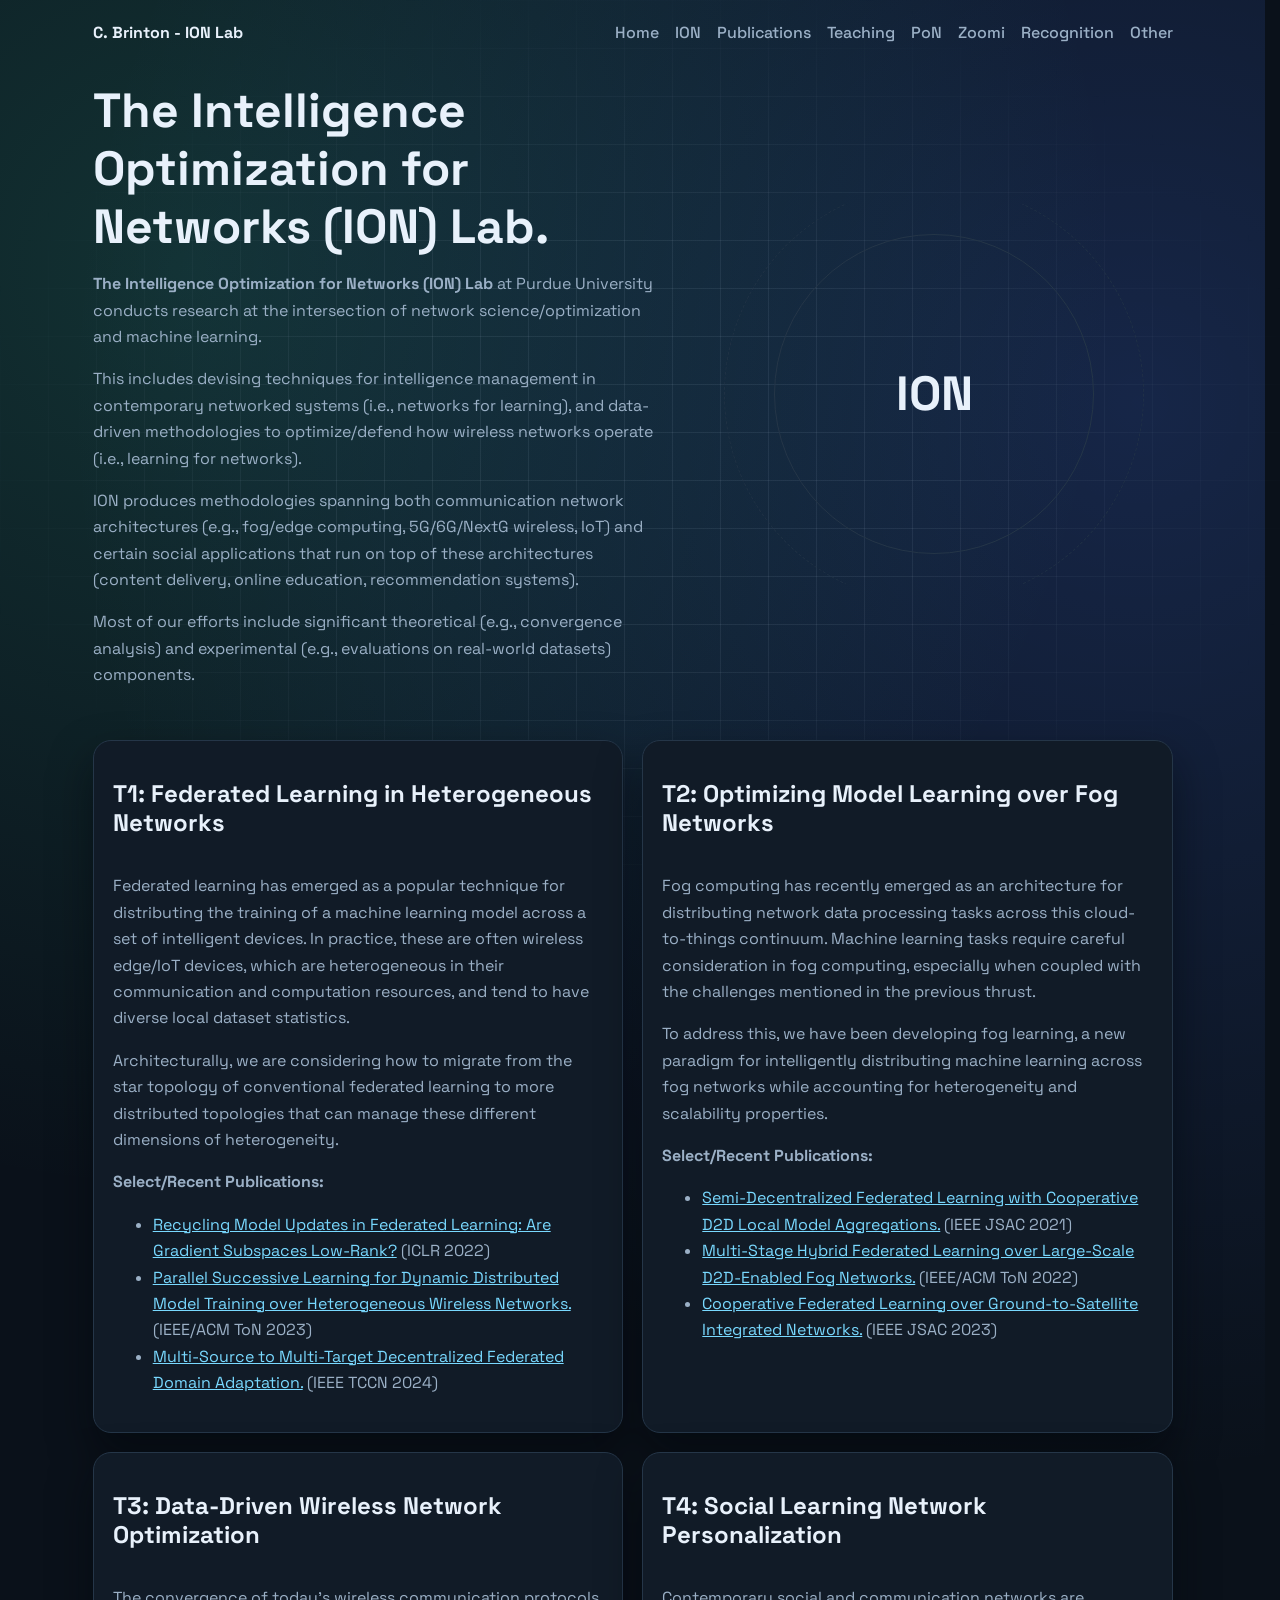
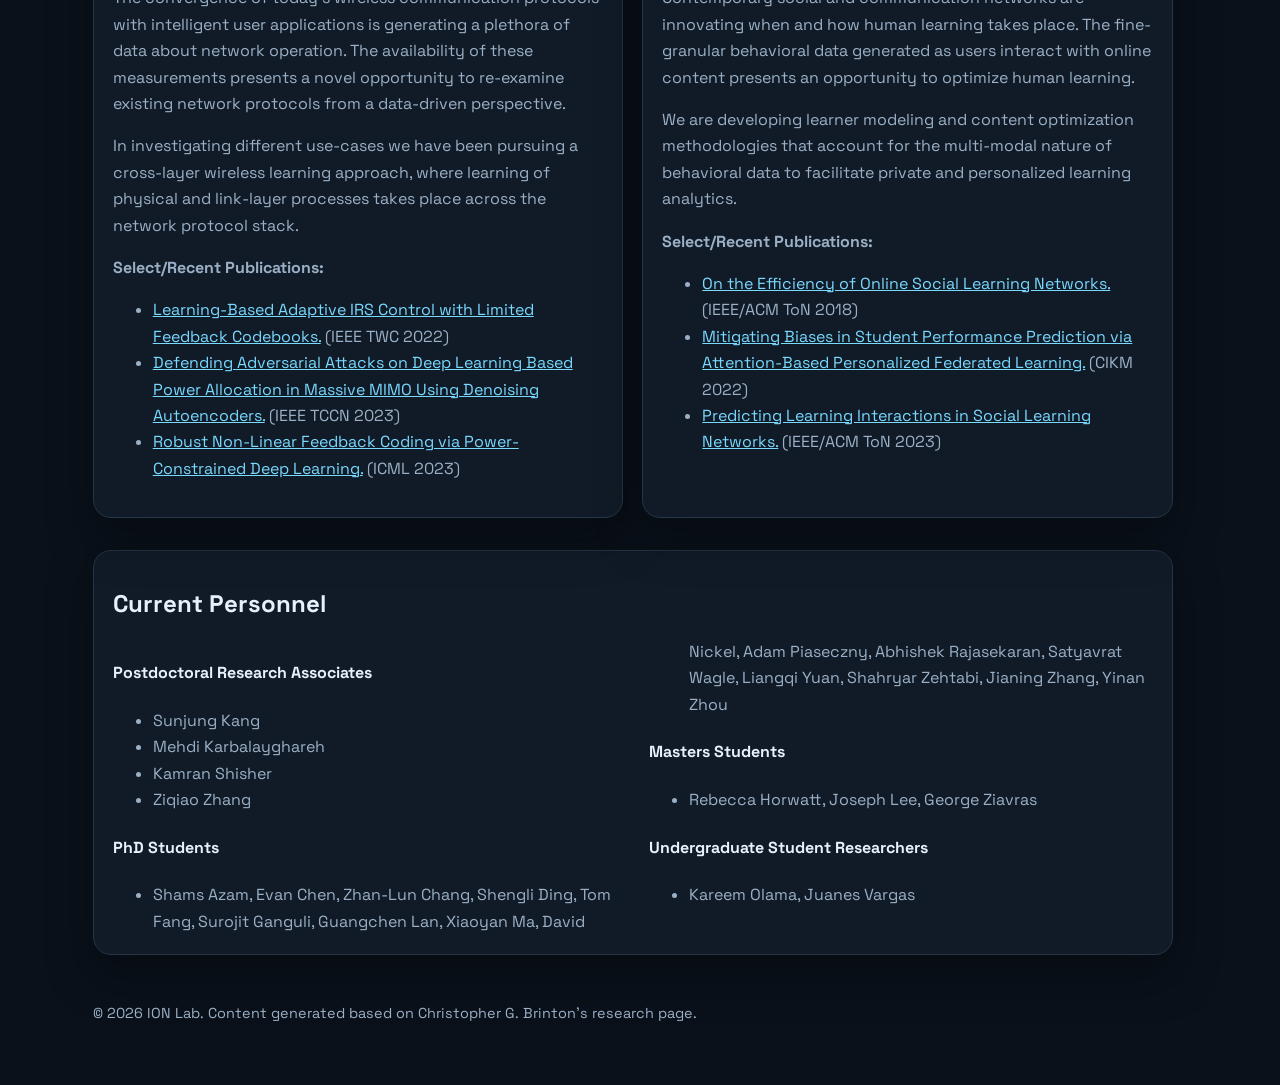
==== index.html @ 32af7615 "first commit" ====
<!DOCTYPE html>
<html lang="en">
<head>
  <meta charset="utf-8">
  <meta name="viewport" content="width=device-width, initial-scale=1">
  <title>Christopher G. Brinton, PhD - ION Lab</title>
  <link rel="preconnect" href="https://fonts.googleapis.com">
  <link rel="preconnect" href="https://fonts.gstatic.com" crossorigin>
  <link href="https://fonts.googleapis.com/css2?family=Space+Grotesk:wght@400;500;700&family=IBM+Plex+Mono:wght@400;500&display=swap" rel="stylesheet">
  <link rel="stylesheet" href="./css/main.css">
</head>
<body>
  <div class="bg-grid" aria-hidden="true"></div>
  <header class="site-header container">
    <a href="#" class="brand">
      <span class="brand-text"><strong>C. Brinton - ION Lab</strong></span>
    </a>
    <nav aria-label="Main navigation">
      <ul class="nav-list">
        <li><a href="https://www.cbrinton.net/index.html">Home</a></li>
        <li><a href="https://www.cbrinton.net/research.html">ION</a></li>
        <li><a href="https://www.cbrinton.net/pubs.html">Publications</a></li>
        <li><a href="https://www.cbrinton.net/teaching.html">Teaching</a></li>
        <li><a href="https://www.cbrinton.net/book.html">PoN</a></li>
        <li><a href="https://www.cbrinton.net/zoomi.html">Zoomi</a></li>
        <li><a href="https://www.cbrinton.net/awards.html">Recognition</a></li>
        <li><a href="https://www.cbrinton.net/interests.html">Other</a></li>
      </ul>
    </nav>
  </header>
  <main class="container">
    <section class="hero">
      <div class="hero-copy">
        <h1>The Intelligence Optimization for Networks (ION) Lab.</h1>
        <div class="prose">
          <p><strong>The Intelligence Optimization for Networks (ION) Lab</strong> at Purdue University conducts research at the intersection of network science/optimization and machine learning.</p>
          <p>This includes devising techniques for intelligence management in contemporary networked systems (i.e., networks for learning), and data-driven methodologies to optimize/defend how wireless networks operate (i.e., learning for networks).</p>
          <p>ION produces methodologies spanning both communication network architectures (e.g., fog/edge computing, 5G/6G/NextG wireless, IoT) and certain social applications that run on top of these architectures (content delivery, online education, recommendation systems).</p>
          <p>Most of our efforts include significant theoretical (e.g., convergence analysis) and experimental (e.g., evaluations on real-world datasets) components.</p>
        </div>
      </div>
      <div class="hero-art" aria-hidden="true">
        <div class="orbit orbit-a"></div>
        <div class="orbit orbit-b"></div>
        <div class="logo-shell">
          <div style="font-size: 3rem; font-weight: bold; font-family: 'Space Grotesk', sans-serif;">ION</div>
        </div>
      </div>
    </section>

    <section class="section-grid">
      <article class="panel">
        <div class="panel-head"><h2>T1: Federated Learning in Heterogeneous Networks</h2></div>
        <div class="prose">
          <p>Federated learning has emerged as a popular technique for distributing the training of a machine learning model across a set of intelligent devices. In practice, these are often wireless edge/IoT devices, which are heterogeneous in their communication and computation resources, and tend to have diverse local dataset statistics.</p>
          <p>Architecturally, we are considering how to migrate from the star topology of conventional federated learning to more distributed topologies that can manage these different dimensions of heterogeneity.</p>
          <p><strong>Select/Recent Publications:</strong></p>
          <ul>
            <li><a href="https://arxiv.org/abs/2202.00280">Recycling Model Updates in Federated Learning: Are Gradient Subspaces Low-Rank?</a> (ICLR 2022)</li>
            <li><a href="https://arxiv.org/abs/2202.02947">Parallel Successive Learning for Dynamic Distributed Model Training over Heterogeneous Wireless Networks.</a> (IEEE/ACM ToN 2023)</li>
            <li><a href="https://arxiv.org/abs/2304.12422">Multi-Source to Multi-Target Decentralized Federated Domain Adaptation.</a> (IEEE TCCN 2024)</li>
          </ul>
        </div>
      </article>

      <article class="panel">
        <div class="panel-head"><h2>T2: Optimizing Model Learning over Fog Networks</h2></div>
        <div class="prose">
          <p>Fog computing has recently emerged as an architecture for distributing network data processing tasks across this cloud-to-things continuum. Machine learning tasks require careful consideration in fog computing, especially when coupled with the challenges mentioned in the previous thrust.</p>
          <p>To address this, we have been developing fog learning, a new paradigm for intelligently distributing machine learning across fog networks while accounting for heterogeneity and scalability properties.</p>
          <p><strong>Select/Recent Publications:</strong></p>
          <ul>
            <li><a href="https://arxiv.org/abs/2103.10481">Semi-Decentralized Federated Learning with Cooperative D2D Local Model Aggregations.</a> (IEEE JSAC 2021)</li>
            <li><a href="https://arxiv.org/abs/2007.09511">Multi-Stage Hybrid Federated Learning over Large-Scale D2D-Enabled Fog Networks.</a> (IEEE/ACM ToN 2022)</li>
            <li><a href="https://arxiv.org/abs/2304.12422">Cooperative Federated Learning over Ground-to-Satellite Integrated Networks.</a> (IEEE JSAC 2023)</li>
          </ul>
        </div>
      </article>

      <article class="panel">
        <div class="panel-head"><h2>T3: Data-Driven Wireless Network Optimization</h2></div>
        <div class="prose">
          <p>The convergence of today's wireless communication protocols with intelligent user applications is generating a plethora of data about network operation. The availability of these measurements presents a novel opportunity to re-examine existing network protocols from a data-driven perspective.</p>
          <p>In investigating different use-cases we have been pursuing a cross-layer wireless learning approach, where learning of physical and link-layer processes takes place across the network protocol stack.</p>
          <p><strong>Select/Recent Publications:</strong></p>
          <ul>
            <li><a href="https://arxiv.org/abs/2112.01874">Learning-Based Adaptive IRS Control with Limited Feedback Codebooks.</a> (IEEE TWC 2022)</li>
            <li><a href="https://arxiv.org/abs/2211.15365">Defending Adversarial Attacks on Deep Learning Based Power Allocation in Massive MIMO Using Denoising Autoencoders.</a> (IEEE TCCN 2023)</li>
            <li><a href="https://arxiv.org/abs/2304.13178">Robust Non-Linear Feedback Coding via Power-Constrained Deep Learning.</a> (ICML 2023)</li>
          </ul>
        </div>
      </article>

      <article class="panel">
        <div class="panel-head"><h2>T4: Social Learning Network Personalization</h2></div>
        <div class="prose">
          <p>Contemporary social and communication networks are innovating when and how human learning takes place. The fine-granular behavioral data generated as users interact with online content presents an opportunity to optimize human learning.</p>
          <p>We are developing learner modeling and content optimization methodologies that account for the multi-modal nature of behavioral data to facilitate private and personalized learning analytics.</p>
          <p><strong>Select/Recent Publications:</strong></p>
          <ul>
            <li><a href="https://www.cbrinton.net/SLNOpt_TON.pdf">On the Efficiency of Online Social Learning Networks.</a> (IEEE/ACM ToN 2018)</li>
            <li><a href="https://arxiv.org/abs/2208.01182">Mitigating Biases in Student Performance Prediction via Attention-Based Personalized Federated Learning.</a> (CIKM 2022)</li>
            <li><a href="https://arxiv.org/abs/2301.01606">Predicting Learning Interactions in Social Learning Networks.</a> (IEEE/ACM ToN 2023)</li>
          </ul>
        </div>
      </article>
    </section>

    <section class="panel" style="margin-top: 2rem;">
      <div class="panel-head"><h2>Current Personnel</h2></div>
      <div class="prose" style="column-count: 2; column-gap: 2rem;">
        <h4>Postdoctoral Research Associates</h4>
        <ul>
          <li>Sunjung Kang</li>
          <li>Mehdi Karbalayghareh</li>
          <li>Kamran Shisher</li>
          <li>Ziqiao Zhang</li>
        </ul>
        <h4>PhD Students</h4>
        <ul>
          <li>Shams Azam, Evan Chen, Zhan-Lun Chang, Shengli Ding, Tom Fang, Surojit Ganguli, Guangchen Lan, Xiaoyan Ma, David Nickel, Adam Piaseczny, Abhishek Rajasekaran, Satyavrat Wagle, Liangqi Yuan, Shahryar Zehtabi, Jianing Zhang, Yinan Zhou</li>
        </ul>
        <h4>Masters Students</h4>
        <ul>
          <li>Rebecca Horwatt, Joseph Lee, George Ziavras</li>
        </ul>
        <h4>Undergraduate Student Researchers</h4>
        <ul>
          <li>Kareem Olama, Juanes Vargas</li>
        </ul>
      </div>
    </section>

  </main>
  <footer class="site-footer container">
    <p>&copy; 2026 ION Lab. Content generated based on Christopher G. Brinton's research page.</p>
  </footer>
</body>
</html>
---- css/main.css ----
:root{--bg:#0a111a;--panel:#111b27;--ink:#e8f1fb;--muted:#9bb0c6;--accent:#39c7a5;--link:#79d9ff;--accent-soft:#17332e;--line:#253648;--shadow:0 20px 42px rgba(3, 7, 12, 0.5)}*{box-sizing:border-box}html{scrollbar-gutter:stable}body{margin:0;font-family:space grotesk,segoe ui,sans-serif;color:var(--ink);background:radial-gradient(circle at 15% 10%,rgba(56,199,165,.18) 0%,transparent 35%),radial-gradient(circle at 90% 15%,rgba(71,122,255,.2) 0%,transparent 42%),var(--bg);line-height:1.65}.bg-grid{position:fixed;inset:0;z-index:-1;background-image:linear-gradient(to right,rgba(155,176,198,.11) 1px,transparent 1px),linear-gradient(to bottom,rgba(155,176,198,.11) 1px,transparent 1px);background-size:48px 48px;mask-image:radial-gradient(ellipse at center,black 32%,transparent 76%)}.container{width:min(1080px,92vw);margin:0 auto}.site-header{padding:1.25rem 0;display:flex;justify-content:space-between;align-items:center;gap:1rem}.brand{display:flex;align-items:center;gap:.75rem;text-decoration:none;color:inherit}.brand-logo{width:44px;height:44px;border-radius:50%;object-fit:cover;box-shadow:0 0 0 1px var(--line)}.brand-text{display:flex;flex-direction:column;line-height:1.1}.brand-text small{color:var(--muted);font-size:.76rem}.nav-list{margin:0;padding:0;list-style:none;display:flex;gap:1rem}.nav-list a{text-decoration:none;color:var(--muted);font-weight:500}.nav-list a.active,.nav-list a:hover{color:var(--ink)}.hero{margin-top:1rem;display:grid;grid-template-columns:1.2fr 1fr;gap:2rem;align-items:center}.eyebrow{font-family:ibm plex mono,monospace;text-transform:uppercase;letter-spacing:.12em;color:var(--accent);font-size:.78rem}h1,h2{line-height:1.2}h1{font-size:clamp(1.9rem,5vw,3rem);margin:0 0 1rem}.prose p,.prose li{color:var(--muted)}.prose li::marker{color:var(--muted)}.prose a,.prose a:visited{color:var(--link)}.prose a:hover{color:var(--accent)}.hero-art{position:relative;min-height:380px;display:grid;place-items:center;overflow:hidden}.logo-shell{width:min(96%,390px);height:auto;display:grid;place-items:center;z-index:3;animation:rise .8s ease-out}.logo-shell img{width:100%;height:auto}.orbit{position:absolute;border-radius:999px;border:1px solid var(--line)}.orbit-a{width:320px;height:320px;animation:spin 18s linear infinite}.orbit-b{width:420px;height:420px;border-style:dashed;opacity:.7;animation:spin-reverse 24s linear infinite}.section-grid,.card-grid{display:grid;gap:1.2rem;margin-top:2.2rem}.section-grid{grid-template-columns:repeat(2,minmax(0,1fr))}.featured-research{margin-top:2.2rem}.featured-research-copy{margin:.3rem 0 1rem;color:var(--muted)}.video-embed{position:relative;width:100%;padding-top:56.25%;border-radius:14px;overflow:hidden;border:1px solid var(--line);box-shadow:var(--shadow)}.video-embed iframe{position:absolute;top:0;left:0;width:100%;height:100%;border:0}.panel,.post-card,.single-wrap,.author-card{background:var(--panel);border:1px solid var(--line);border-radius:18px;box-shadow:var(--shadow)}.panel,.post-card,.single-wrap{padding:1.2rem}.panel-head{display:flex;justify-content:space-between;align-items:baseline}.panel-head a,.read-more{color:var(--link);text-decoration:none;font-weight:600}.compact-list{list-style:none;padding:0;margin:1rem 0 0;display:grid;gap:.8rem}.compact-list li{display:flex;flex-direction:column;gap:.2rem}.compact-list a{color:var(--link);text-decoration:none}.compact-list a:visited,.panel-head a:visited,.read-more:visited,.post-card a:visited{color:var(--link)}.compact-list a:hover,.post-card a:hover,.panel-head a:hover,.read-more:hover{color:var(--accent)}.compact-list small,.meta{color:var(--muted);font-family:ibm plex mono,monospace;font-size:.8rem}.page-head{margin:1.2rem 0}.collaborator-note{margin-top:3rem}.post-card h2{margin:.25rem 0}.people-photo{width:100%;max-width:220px;border-radius:12px;border:1px solid var(--line);margin-bottom:.8rem}.people-links{margin:.8rem 0 0;padding-left:1.2rem}.post-card a{color:var(--link)}.single-wrap{margin-top:1.5rem}.single-content{margin-bottom:1rem}.single-content img{width:min(760px,100%);height:auto;border-radius:14px;border:1px solid var(--line);box-shadow:var(--shadow)}.single-content a,.single-content a:visited{color:var(--link)}.single-content a:hover{color:var(--accent)}.author-card{padding:.7rem .8rem;border-left:4px solid var(--accent)}.author-label,.author-role{margin:0;font-size:.72rem;color:var(--muted)}.author-name{margin:.05rem 0;font-weight:700;font-size:.86rem}.author-bio{margin:.2rem 0 0;font-size:.74rem;line-height:1.45}.author-entry+.author-entry{margin-top:.55rem;padding-top:.55rem;border-top:1px solid var(--line)}.site-footer{padding:2rem 0 2.8rem;color:var(--muted);font-size:.9rem}@keyframes spin{from{transform:rotate(0)}to{transform:rotate(360deg)}}@keyframes spin-reverse{from{transform:rotate(360deg)}to{transform:rotate(0)}}@keyframes rise{from{opacity:0;transform:translateY(12px)scale(.97)}to{opacity:1;transform:translateY(0)scale(1)}}@media(max-width:900px){.hero,.section-grid{grid-template-columns:1fr}.hero-art{min-height:320px}.orbit-a{width:min(320px,82vw);height:min(320px,82vw)}.orbit-b{width:min(420px,96vw);height:min(420px,96vw)}.nav-list{flex-wrap:wrap;justify-content:flex-end}}@media(max-width:620px){.site-header{flex-direction:column;align-items:flex-start}.nav-list{justify-content:flex-start;gap:.8rem}}
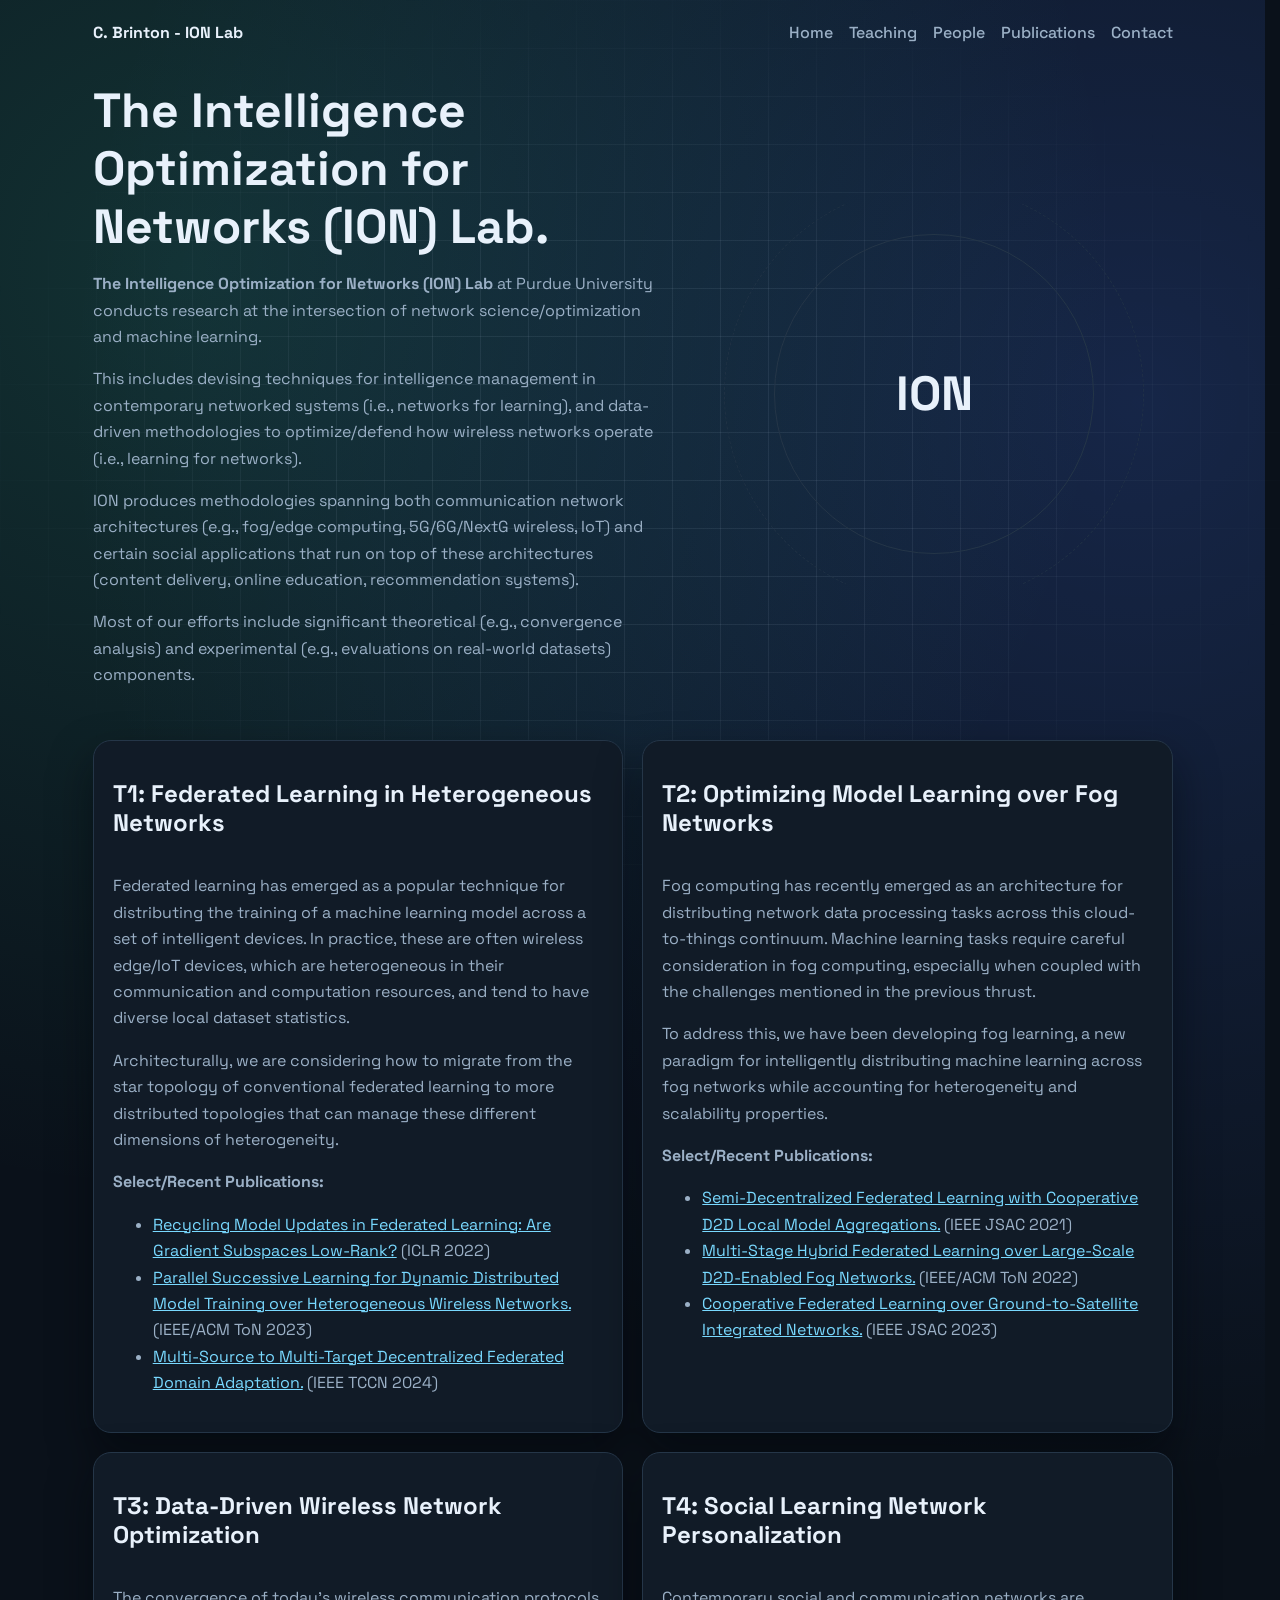
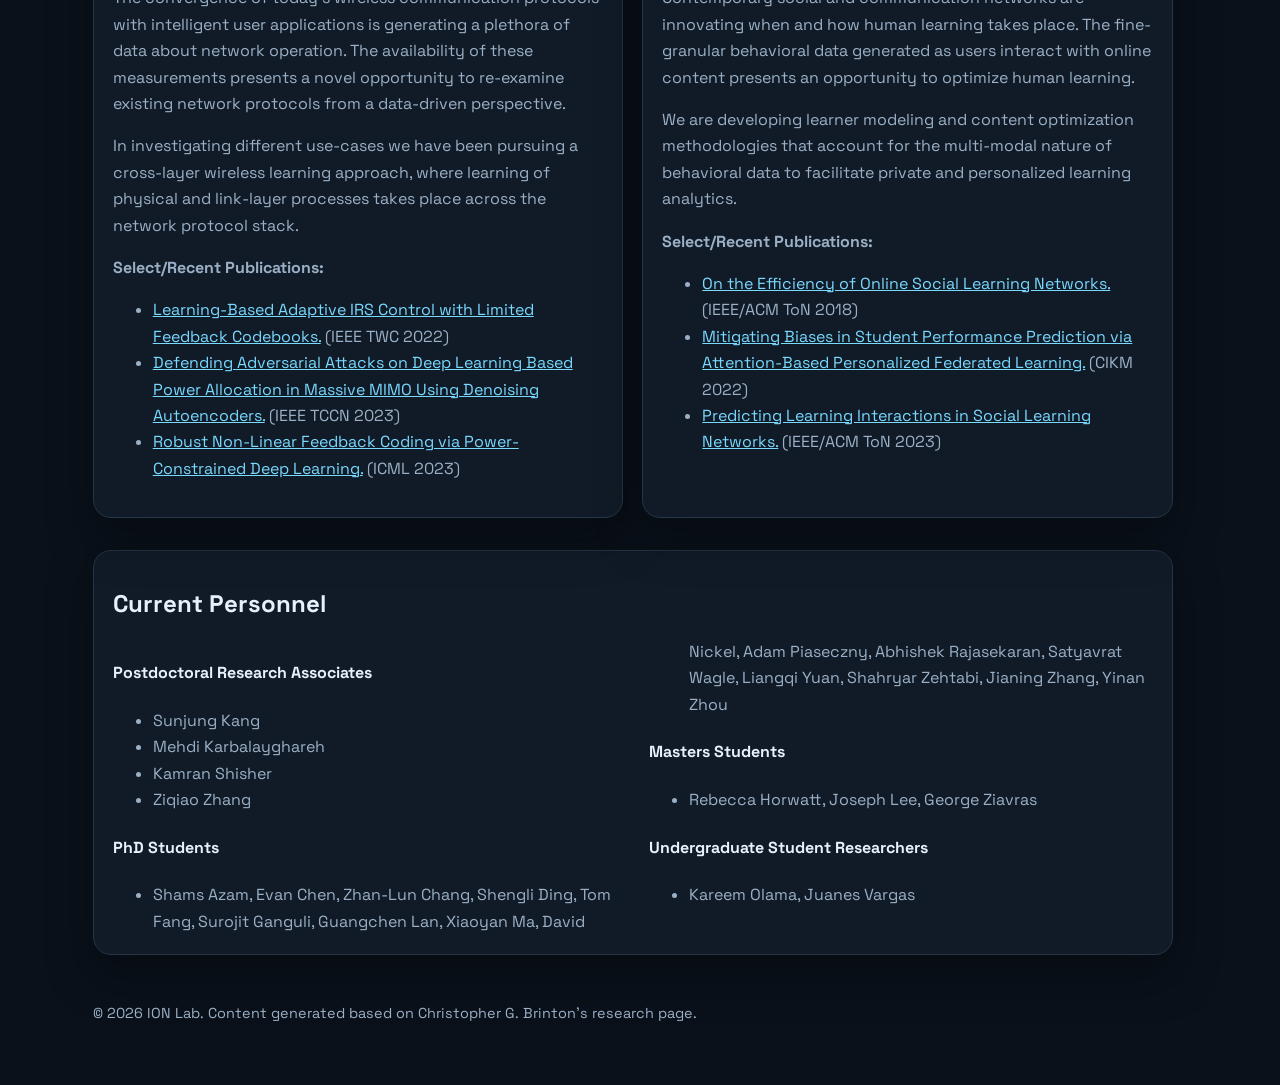
==== commit ab4466b3: "update" ====
--- a/index.html
+++ b/index.html
@@ -1,139 +1,192 @@
 <!DOCTYPE html>
 <html lang="en">
+
 <head>
-  <meta charset="utf-8">
-  <meta name="viewport" content="width=device-width, initial-scale=1">
-  <title>Christopher G. Brinton, PhD - ION Lab</title>
-  <link rel="preconnect" href="https://fonts.googleapis.com">
-  <link rel="preconnect" href="https://fonts.gstatic.com" crossorigin>
-  <link href="https://fonts.googleapis.com/css2?family=Space+Grotesk:wght@400;500;700&family=IBM+Plex+Mono:wght@400;500&display=swap" rel="stylesheet">
-  <link rel="stylesheet" href="./css/main.css">
+    <meta charset="utf-8">
+    <meta name="viewport" content="width=device-width, initial-scale=1">
+    <title>Christopher G. Brinton, PhD - ION Lab</title>
+    <link rel="preconnect" href="https://fonts.googleapis.com">
+    <link rel="preconnect" href="https://fonts.gstatic.com" crossorigin>
+    <link
+        href="https://fonts.googleapis.com/css2?family=Space+Grotesk:wght@400;500;700&family=IBM+Plex+Mono:wght@400;500&display=swap"
+        rel="stylesheet">
+    <link rel="stylesheet" href="./css/main.css">
 </head>
+
 <body>
-  <div class="bg-grid" aria-hidden="true"></div>
-  <header class="site-header container">
-    <a href="#" class="brand">
-      <span class="brand-text"><strong>C. Brinton - ION Lab</strong></span>
-    </a>
-    <nav aria-label="Main navigation">
-      <ul class="nav-list">
-        <li><a href="https://www.cbrinton.net/index.html">Home</a></li>
-        <li><a href="https://www.cbrinton.net/research.html">ION</a></li>
-        <li><a href="https://www.cbrinton.net/pubs.html">Publications</a></li>
-        <li><a href="https://www.cbrinton.net/teaching.html">Teaching</a></li>
-        <li><a href="https://www.cbrinton.net/book.html">PoN</a></li>
-        <li><a href="https://www.cbrinton.net/zoomi.html">Zoomi</a></li>
-        <li><a href="https://www.cbrinton.net/awards.html">Recognition</a></li>
-        <li><a href="https://www.cbrinton.net/interests.html">Other</a></li>
-      </ul>
-    </nav>
-  </header>
-  <main class="container">
-    <section class="hero">
-      <div class="hero-copy">
-        <h1>The Intelligence Optimization for Networks (ION) Lab.</h1>
-        <div class="prose">
-          <p><strong>The Intelligence Optimization for Networks (ION) Lab</strong> at Purdue University conducts research at the intersection of network science/optimization and machine learning.</p>
-          <p>This includes devising techniques for intelligence management in contemporary networked systems (i.e., networks for learning), and data-driven methodologies to optimize/defend how wireless networks operate (i.e., learning for networks).</p>
-          <p>ION produces methodologies spanning both communication network architectures (e.g., fog/edge computing, 5G/6G/NextG wireless, IoT) and certain social applications that run on top of these architectures (content delivery, online education, recommendation systems).</p>
-          <p>Most of our efforts include significant theoretical (e.g., convergence analysis) and experimental (e.g., evaluations on real-world datasets) components.</p>
-        </div>
-      </div>
-      <div class="hero-art" aria-hidden="true">
-        <div class="orbit orbit-a"></div>
-        <div class="orbit orbit-b"></div>
-        <div class="logo-shell">
-          <div style="font-size: 3rem; font-weight: bold; font-family: 'Space Grotesk', sans-serif;">ION</div>
-        </div>
-      </div>
-    </section>
+    <div class="bg-grid" aria-hidden="true"></div>
+    <header class="site-header container">
+        <a href="#" class="brand">
+            <span class="brand-text"><strong>C. Brinton - ION Lab</strong></span>
+        </a>
+        <nav aria-label="Main navigation">
+            <ul class="nav-list">
+                <li><a href="index.html">Home</a></li>
+                <li><a href="teaching.html">Teaching</a></li>
+                <li><a href="people.html">People</a></li>
+                <li><a href="publications.html">Publications</a></li>
+                <li><a href="contact.html">Contact</a></li>
+            </ul>
+        </nav>
+    </header>
+    <main class="container">
+        <section class="hero">
+            <div class="hero-copy">
+                <h1>The Intelligence Optimization for Networks (ION) Lab.</h1>
+                <div class="prose">
+                    <p><strong>The Intelligence Optimization for Networks (ION) Lab</strong> at Purdue University
+                        conducts research at the intersection of network science/optimization and machine learning.</p>
+                    <p>This includes devising techniques for intelligence management in contemporary networked systems
+                        (i.e., networks for learning), and data-driven methodologies to optimize/defend how wireless
+                        networks operate (i.e., learning for networks).</p>
+                    <p>ION produces methodologies spanning both communication network architectures (e.g., fog/edge
+                        computing, 5G/6G/NextG wireless, IoT) and certain social applications that run on top of these
+                        architectures (content delivery, online education, recommendation systems).</p>
+                    <p>Most of our efforts include significant theoretical (e.g., convergence analysis) and experimental
+                        (e.g., evaluations on real-world datasets) components.</p>
+                </div>
+            </div>
+            <div class="hero-art" aria-hidden="true">
+                <div class="orbit orbit-a"></div>
+                <div class="orbit orbit-b"></div>
+                <div class="logo-shell">
+                    <div style="font-size: 3rem; font-weight: bold; font-family: 'Space Grotesk', sans-serif;">ION</div>
+                </div>
+            </div>
+        </section>
 
-    <section class="section-grid">
-      <article class="panel">
-        <div class="panel-head"><h2>T1: Federated Learning in Heterogeneous Networks</h2></div>
-        <div class="prose">
-          <p>Federated learning has emerged as a popular technique for distributing the training of a machine learning model across a set of intelligent devices. In practice, these are often wireless edge/IoT devices, which are heterogeneous in their communication and computation resources, and tend to have diverse local dataset statistics.</p>
-          <p>Architecturally, we are considering how to migrate from the star topology of conventional federated learning to more distributed topologies that can manage these different dimensions of heterogeneity.</p>
-          <p><strong>Select/Recent Publications:</strong></p>
-          <ul>
-            <li><a href="https://arxiv.org/abs/2202.00280">Recycling Model Updates in Federated Learning: Are Gradient Subspaces Low-Rank?</a> (ICLR 2022)</li>
-            <li><a href="https://arxiv.org/abs/2202.02947">Parallel Successive Learning for Dynamic Distributed Model Training over Heterogeneous Wireless Networks.</a> (IEEE/ACM ToN 2023)</li>
-            <li><a href="https://arxiv.org/abs/2304.12422">Multi-Source to Multi-Target Decentralized Federated Domain Adaptation.</a> (IEEE TCCN 2024)</li>
-          </ul>
-        </div>
-      </article>
+        <section class="section-grid">
+            <article class="panel">
+                <div class="panel-head">
+                    <h2>T1: Federated Learning in Heterogeneous Networks</h2>
+                </div>
+                <div class="prose">
+                    <p>Federated learning has emerged as a popular technique for distributing the training of a machine
+                        learning model across a set of intelligent devices. In practice, these are often wireless
+                        edge/IoT devices, which are heterogeneous in their communication and computation resources, and
+                        tend to have diverse local dataset statistics.</p>
+                    <p>Architecturally, we are considering how to migrate from the star topology of conventional
+                        federated learning to more distributed topologies that can manage these different dimensions of
+                        heterogeneity.</p>
+                    <p><strong>Select/Recent Publications:</strong></p>
+                    <ul>
+                        <li><a href="https://arxiv.org/abs/2202.00280">Recycling Model Updates in Federated Learning:
+                                Are Gradient Subspaces Low-Rank?</a> (ICLR 2022)</li>
+                        <li><a href="https://arxiv.org/abs/2202.02947">Parallel Successive Learning for Dynamic
+                                Distributed Model Training over Heterogeneous Wireless Networks.</a> (IEEE/ACM ToN 2023)
+                        </li>
+                        <li><a href="https://arxiv.org/abs/2304.12422">Multi-Source to Multi-Target Decentralized
+                                Federated Domain Adaptation.</a> (IEEE TCCN 2024)</li>
+                    </ul>
+                </div>
+            </article>
 
-      <article class="panel">
-        <div class="panel-head"><h2>T2: Optimizing Model Learning over Fog Networks</h2></div>
-        <div class="prose">
-          <p>Fog computing has recently emerged as an architecture for distributing network data processing tasks across this cloud-to-things continuum. Machine learning tasks require careful consideration in fog computing, especially when coupled with the challenges mentioned in the previous thrust.</p>
-          <p>To address this, we have been developing fog learning, a new paradigm for intelligently distributing machine learning across fog networks while accounting for heterogeneity and scalability properties.</p>
-          <p><strong>Select/Recent Publications:</strong></p>
-          <ul>
-            <li><a href="https://arxiv.org/abs/2103.10481">Semi-Decentralized Federated Learning with Cooperative D2D Local Model Aggregations.</a> (IEEE JSAC 2021)</li>
-            <li><a href="https://arxiv.org/abs/2007.09511">Multi-Stage Hybrid Federated Learning over Large-Scale D2D-Enabled Fog Networks.</a> (IEEE/ACM ToN 2022)</li>
-            <li><a href="https://arxiv.org/abs/2304.12422">Cooperative Federated Learning over Ground-to-Satellite Integrated Networks.</a> (IEEE JSAC 2023)</li>
-          </ul>
-        </div>
-      </article>
+            <article class="panel">
+                <div class="panel-head">
+                    <h2>T2: Optimizing Model Learning over Fog Networks</h2>
+                </div>
+                <div class="prose">
+                    <p>Fog computing has recently emerged as an architecture for distributing network data processing
+                        tasks across this cloud-to-things continuum. Machine learning tasks require careful
+                        consideration in fog computing, especially when coupled with the challenges mentioned in the
+                        previous thrust.</p>
+                    <p>To address this, we have been developing fog learning, a new paradigm for intelligently
+                        distributing machine learning across fog networks while accounting for heterogeneity and
+                        scalability properties.</p>
+                    <p><strong>Select/Recent Publications:</strong></p>
+                    <ul>
+                        <li><a href="https://arxiv.org/abs/2103.10481">Semi-Decentralized Federated Learning with
+                                Cooperative D2D Local Model Aggregations.</a> (IEEE JSAC 2021)</li>
+                        <li><a href="https://arxiv.org/abs/2007.09511">Multi-Stage Hybrid Federated Learning over
+                                Large-Scale D2D-Enabled Fog Networks.</a> (IEEE/ACM ToN 2022)</li>
+                        <li><a href="https://arxiv.org/abs/2304.12422">Cooperative Federated Learning over
+                                Ground-to-Satellite Integrated Networks.</a> (IEEE JSAC 2023)</li>
+                    </ul>
+                </div>
+            </article>
 
-      <article class="panel">
-        <div class="panel-head"><h2>T3: Data-Driven Wireless Network Optimization</h2></div>
-        <div class="prose">
-          <p>The convergence of today's wireless communication protocols with intelligent user applications is generating a plethora of data about network operation. The availability of these measurements presents a novel opportunity to re-examine existing network protocols from a data-driven perspective.</p>
-          <p>In investigating different use-cases we have been pursuing a cross-layer wireless learning approach, where learning of physical and link-layer processes takes place across the network protocol stack.</p>
-          <p><strong>Select/Recent Publications:</strong></p>
-          <ul>
-            <li><a href="https://arxiv.org/abs/2112.01874">Learning-Based Adaptive IRS Control with Limited Feedback Codebooks.</a> (IEEE TWC 2022)</li>
-            <li><a href="https://arxiv.org/abs/2211.15365">Defending Adversarial Attacks on Deep Learning Based Power Allocation in Massive MIMO Using Denoising Autoencoders.</a> (IEEE TCCN 2023)</li>
-            <li><a href="https://arxiv.org/abs/2304.13178">Robust Non-Linear Feedback Coding via Power-Constrained Deep Learning.</a> (ICML 2023)</li>
-          </ul>
-        </div>
-      </article>
+            <article class="panel">
+                <div class="panel-head">
+                    <h2>T3: Data-Driven Wireless Network Optimization</h2>
+                </div>
+                <div class="prose">
+                    <p>The convergence of today's wireless communication protocols with intelligent user applications is
+                        generating a plethora of data about network operation. The availability of these measurements
+                        presents a novel opportunity to re-examine existing network protocols from a data-driven
+                        perspective.</p>
+                    <p>In investigating different use-cases we have been pursuing a cross-layer wireless learning
+                        approach, where learning of physical and link-layer processes takes place across the network
+                        protocol stack.</p>
+                    <p><strong>Select/Recent Publications:</strong></p>
+                    <ul>
+                        <li><a href="https://arxiv.org/abs/2112.01874">Learning-Based Adaptive IRS Control with Limited
+                                Feedback Codebooks.</a> (IEEE TWC 2022)</li>
+                        <li><a href="https://arxiv.org/abs/2211.15365">Defending Adversarial Attacks on Deep Learning
+                                Based Power Allocation in Massive MIMO Using Denoising Autoencoders.</a> (IEEE TCCN
+                            2023)</li>
+                        <li><a href="https://arxiv.org/abs/2304.13178">Robust Non-Linear Feedback Coding via
+                                Power-Constrained Deep Learning.</a> (ICML 2023)</li>
+                    </ul>
+                </div>
+            </article>
 
-      <article class="panel">
-        <div class="panel-head"><h2>T4: Social Learning Network Personalization</h2></div>
-        <div class="prose">
-          <p>Contemporary social and communication networks are innovating when and how human learning takes place. The fine-granular behavioral data generated as users interact with online content presents an opportunity to optimize human learning.</p>
-          <p>We are developing learner modeling and content optimization methodologies that account for the multi-modal nature of behavioral data to facilitate private and personalized learning analytics.</p>
-          <p><strong>Select/Recent Publications:</strong></p>
-          <ul>
-            <li><a href="https://www.cbrinton.net/SLNOpt_TON.pdf">On the Efficiency of Online Social Learning Networks.</a> (IEEE/ACM ToN 2018)</li>
-            <li><a href="https://arxiv.org/abs/2208.01182">Mitigating Biases in Student Performance Prediction via Attention-Based Personalized Federated Learning.</a> (CIKM 2022)</li>
-            <li><a href="https://arxiv.org/abs/2301.01606">Predicting Learning Interactions in Social Learning Networks.</a> (IEEE/ACM ToN 2023)</li>
-          </ul>
-        </div>
-      </article>
-    </section>
+            <article class="panel">
+                <div class="panel-head">
+                    <h2>T4: Social Learning Network Personalization</h2>
+                </div>
+                <div class="prose">
+                    <p>Contemporary social and communication networks are innovating when and how human learning takes
+                        place. The fine-granular behavioral data generated as users interact with online content
+                        presents an opportunity to optimize human learning.</p>
+                    <p>We are developing learner modeling and content optimization methodologies that account for the
+                        multi-modal nature of behavioral data to facilitate private and personalized learning analytics.
+                    </p>
+                    <p><strong>Select/Recent Publications:</strong></p>
+                    <ul>
+                        <li><a href="https://www.cbrinton.net/SLNOpt_TON.pdf">On the Efficiency of Online Social
+                                Learning Networks.</a> (IEEE/ACM ToN 2018)</li>
+                        <li><a href="https://arxiv.org/abs/2208.01182">Mitigating Biases in Student Performance
+                                Prediction via Attention-Based Personalized Federated Learning.</a> (CIKM 2022)</li>
+                        <li><a href="https://arxiv.org/abs/2301.01606">Predicting Learning Interactions in Social
+                                Learning Networks.</a> (IEEE/ACM ToN 2023)</li>
+                    </ul>
+                </div>
+            </article>
+        </section>
 
-    <section class="panel" style="margin-top: 2rem;">
-      <div class="panel-head"><h2>Current Personnel</h2></div>
-      <div class="prose" style="column-count: 2; column-gap: 2rem;">
-        <h4>Postdoctoral Research Associates</h4>
-        <ul>
-          <li>Sunjung Kang</li>
-          <li>Mehdi Karbalayghareh</li>
-          <li>Kamran Shisher</li>
-          <li>Ziqiao Zhang</li>
-        </ul>
-        <h4>PhD Students</h4>
-        <ul>
-          <li>Shams Azam, Evan Chen, Zhan-Lun Chang, Shengli Ding, Tom Fang, Surojit Ganguli, Guangchen Lan, Xiaoyan Ma, David Nickel, Adam Piaseczny, Abhishek Rajasekaran, Satyavrat Wagle, Liangqi Yuan, Shahryar Zehtabi, Jianing Zhang, Yinan Zhou</li>
-        </ul>
-        <h4>Masters Students</h4>
-        <ul>
-          <li>Rebecca Horwatt, Joseph Lee, George Ziavras</li>
-        </ul>
-        <h4>Undergraduate Student Researchers</h4>
-        <ul>
-          <li>Kareem Olama, Juanes Vargas</li>
-        </ul>
-      </div>
-    </section>
+        <section class="panel" style="margin-top: 2rem;">
+            <div class="panel-head">
+                <h2>Current Personnel</h2>
+            </div>
+            <div class="prose" style="column-count: 2; column-gap: 2rem;">
+                <h4>Postdoctoral Research Associates</h4>
+                <ul>
+                    <li>Sunjung Kang</li>
+                    <li>Mehdi Karbalayghareh</li>
+                    <li>Kamran Shisher</li>
+                    <li>Ziqiao Zhang</li>
+                </ul>
+                <h4>PhD Students</h4>
+                <ul>
+                    <li>Shams Azam, Evan Chen, Zhan-Lun Chang, Shengli Ding, Tom Fang, Surojit Ganguli, Guangchen Lan,
+                        Xiaoyan Ma, David Nickel, Adam Piaseczny, Abhishek Rajasekaran, Satyavrat Wagle, Liangqi Yuan,
+                        Shahryar Zehtabi, Jianing Zhang, Yinan Zhou</li>
+                </ul>
+                <h4>Masters Students</h4>
+                <ul>
+                    <li>Rebecca Horwatt, Joseph Lee, George Ziavras</li>
+                </ul>
+                <h4>Undergraduate Student Researchers</h4>
+                <ul>
+                    <li>Kareem Olama, Juanes Vargas</li>
+                </ul>
+            </div>
+        </section>
 
-  </main>
-  <footer class="site-footer container">
-    <p>&copy; 2026 ION Lab. Content generated based on Christopher G. Brinton's research page.</p>
-  </footer>
+    </main>
+    <footer class="site-footer container">
+        <p>&copy; 2026 ION Lab. Content generated based on Christopher G. Brinton's research page.</p>
+    </footer>
 </body>
-</html>
+
+</html>
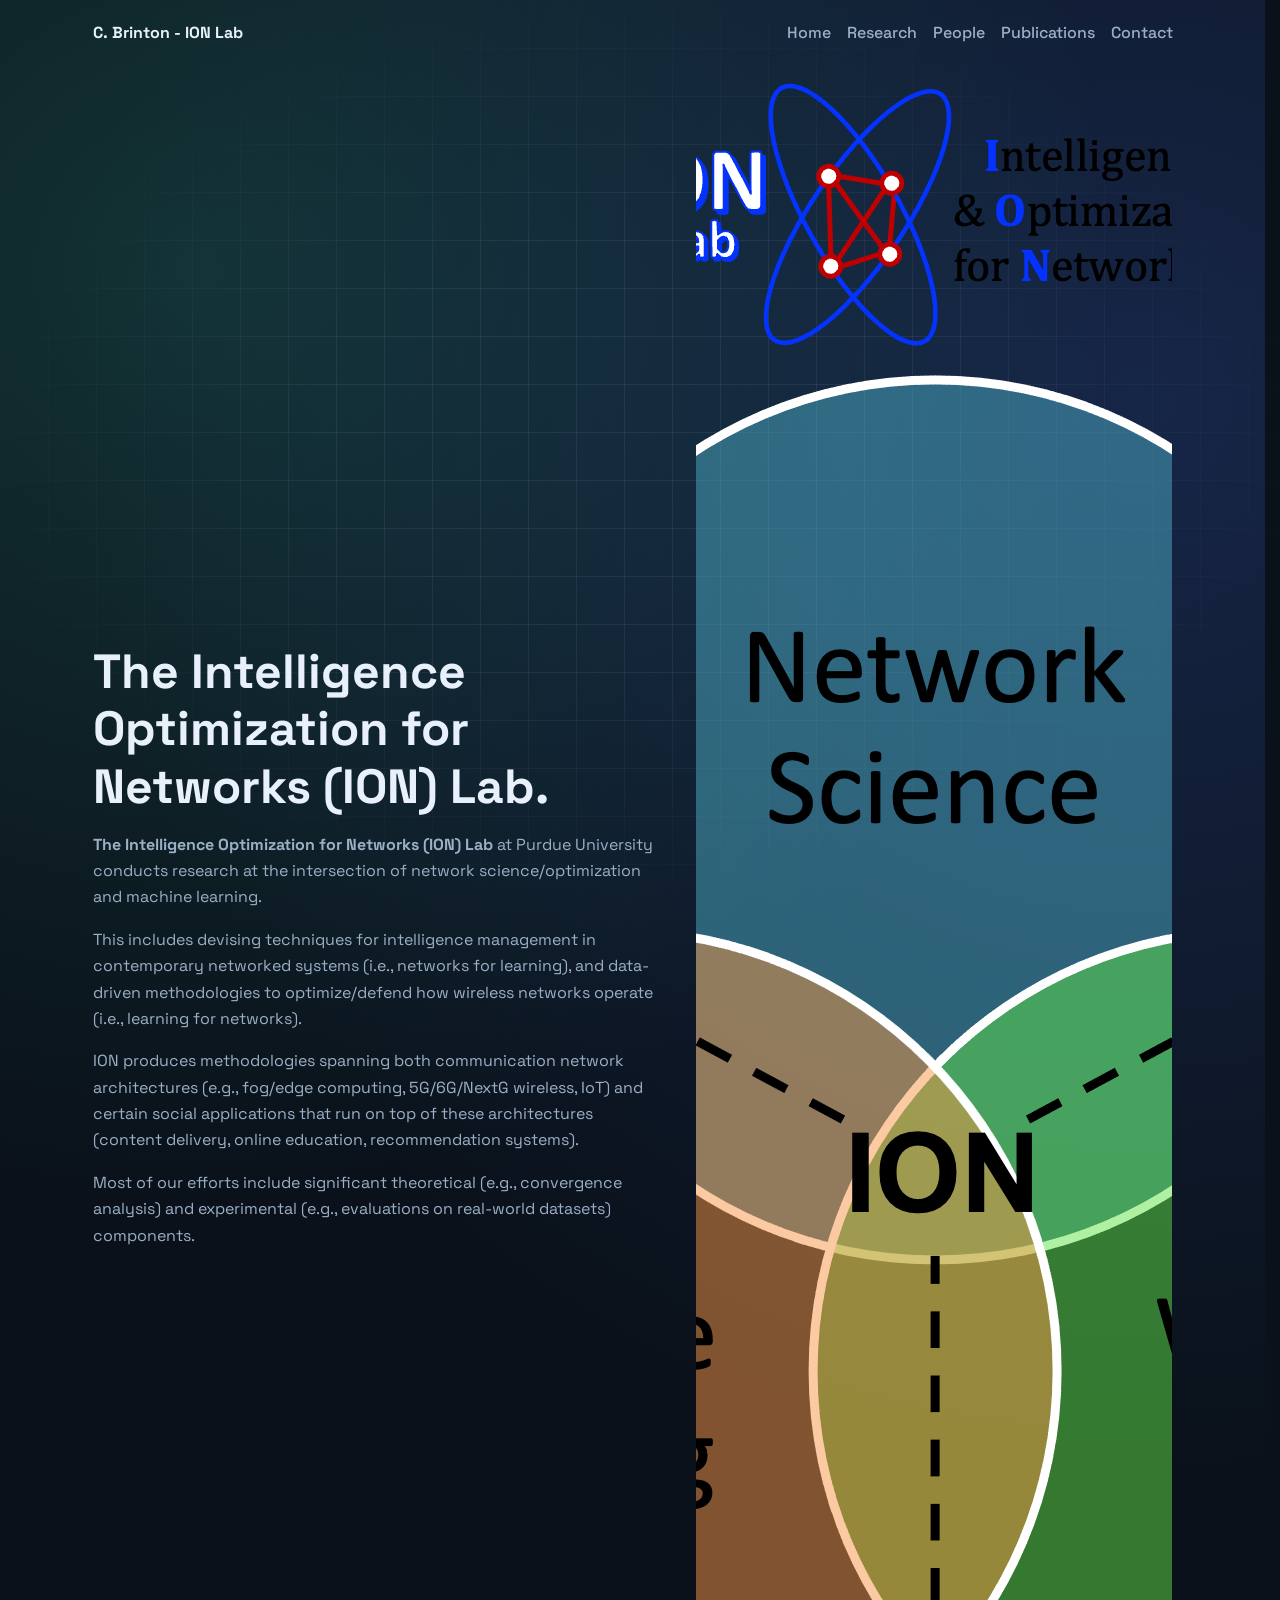
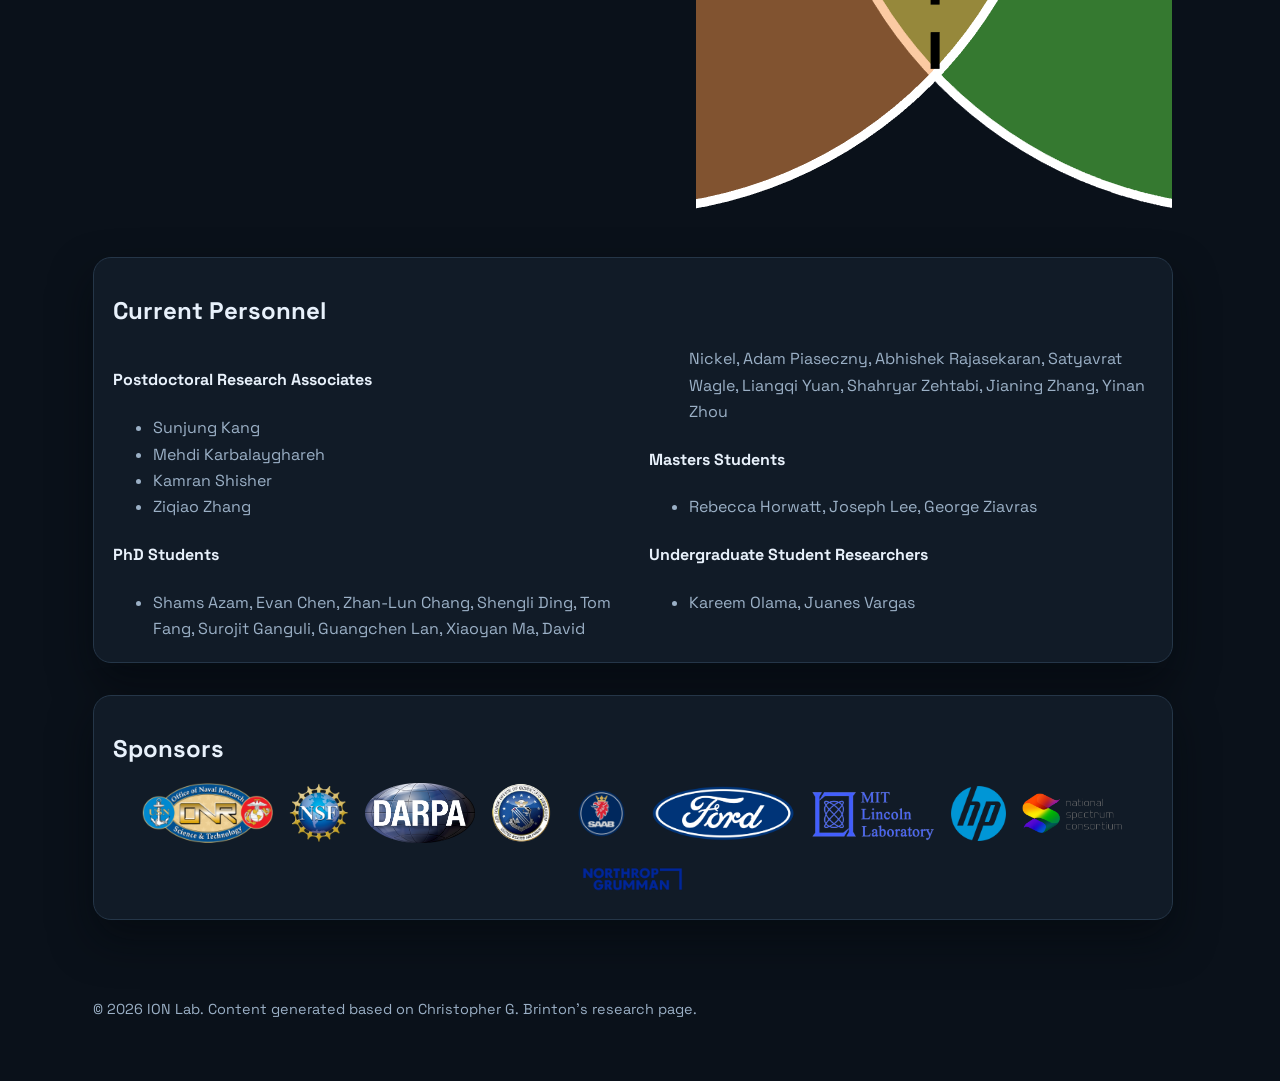
==== commit 7a4f8a76: "update" ====
--- a/index.html
+++ b/index.html
@@ -4,7 +4,7 @@
 <head>
     <meta charset="utf-8">
     <meta name="viewport" content="width=device-width, initial-scale=1">
-    <title>Christopher G. Brinton, PhD - ION Lab</title>
+    <title>ION Lab - Christopher G. Brinton, PhD</title>
     <link rel="preconnect" href="https://fonts.googleapis.com">
     <link rel="preconnect" href="https://fonts.gstatic.com" crossorigin>
     <link
@@ -16,13 +16,13 @@
 <body>
     <div class="bg-grid" aria-hidden="true"></div>
     <header class="site-header container">
-        <a href="#" class="brand">
+        <a href="index.html" class="brand">
             <span class="brand-text"><strong>C. Brinton - ION Lab</strong></span>
         </a>
         <nav aria-label="Main navigation">
             <ul class="nav-list">
                 <li><a href="index.html">Home</a></li>
-                <li><a href="teaching.html">Teaching</a></li>
+                <li><a href="research.html">Research</a></li>
                 <li><a href="people.html">People</a></li>
                 <li><a href="publications.html">Publications</a></li>
                 <li><a href="contact.html">Contact</a></li>
@@ -46,112 +46,13 @@
                         (e.g., evaluations on real-world datasets) components.</p>
                 </div>
             </div>
-            <div class="hero-art" aria-hidden="true">
-                <div class="orbit orbit-a"></div>
-                <div class="orbit orbit-b"></div>
-                <div class="logo-shell">
-                    <div style="font-size: 3rem; font-weight: bold; font-family: 'Space Grotesk', sans-serif;">ION</div>
-                </div>
+            <div class="hero-art" aria-hidden="true"
+                style="display: flex; flex-direction: column; gap: 1rem; perspective: none;">
+                <img src="images/Nx90xphoto_ion.png.pagespeed.ic.7a1EtXBKQX.png" alt="ION"
+                    style="border: 4px solid var(--surface-1); border-radius: 8px;">
+                <img src="images/Nx200xphoto_venn.png.pagespeed.ic.4UhdOboAr9.png" alt="Venn diagram"
+                    style="border: 4px solid var(--surface-1); border-radius: 8px;">
             </div>
-        </section>
-
-        <section class="section-grid">
-            <article class="panel">
-                <div class="panel-head">
-                    <h2>T1: Federated Learning in Heterogeneous Networks</h2>
-                </div>
-                <div class="prose">
-                    <p>Federated learning has emerged as a popular technique for distributing the training of a machine
-                        learning model across a set of intelligent devices. In practice, these are often wireless
-                        edge/IoT devices, which are heterogeneous in their communication and computation resources, and
-                        tend to have diverse local dataset statistics.</p>
-                    <p>Architecturally, we are considering how to migrate from the star topology of conventional
-                        federated learning to more distributed topologies that can manage these different dimensions of
-                        heterogeneity.</p>
-                    <p><strong>Select/Recent Publications:</strong></p>
-                    <ul>
-                        <li><a href="https://arxiv.org/abs/2202.00280">Recycling Model Updates in Federated Learning:
-                                Are Gradient Subspaces Low-Rank?</a> (ICLR 2022)</li>
-                        <li><a href="https://arxiv.org/abs/2202.02947">Parallel Successive Learning for Dynamic
-                                Distributed Model Training over Heterogeneous Wireless Networks.</a> (IEEE/ACM ToN 2023)
-                        </li>
-                        <li><a href="https://arxiv.org/abs/2304.12422">Multi-Source to Multi-Target Decentralized
-                                Federated Domain Adaptation.</a> (IEEE TCCN 2024)</li>
-                    </ul>
-                </div>
-            </article>
-
-            <article class="panel">
-                <div class="panel-head">
-                    <h2>T2: Optimizing Model Learning over Fog Networks</h2>
-                </div>
-                <div class="prose">
-                    <p>Fog computing has recently emerged as an architecture for distributing network data processing
-                        tasks across this cloud-to-things continuum. Machine learning tasks require careful
-                        consideration in fog computing, especially when coupled with the challenges mentioned in the
-                        previous thrust.</p>
-                    <p>To address this, we have been developing fog learning, a new paradigm for intelligently
-                        distributing machine learning across fog networks while accounting for heterogeneity and
-                        scalability properties.</p>
-                    <p><strong>Select/Recent Publications:</strong></p>
-                    <ul>
-                        <li><a href="https://arxiv.org/abs/2103.10481">Semi-Decentralized Federated Learning with
-                                Cooperative D2D Local Model Aggregations.</a> (IEEE JSAC 2021)</li>
-                        <li><a href="https://arxiv.org/abs/2007.09511">Multi-Stage Hybrid Federated Learning over
-                                Large-Scale D2D-Enabled Fog Networks.</a> (IEEE/ACM ToN 2022)</li>
-                        <li><a href="https://arxiv.org/abs/2304.12422">Cooperative Federated Learning over
-                                Ground-to-Satellite Integrated Networks.</a> (IEEE JSAC 2023)</li>
-                    </ul>
-                </div>
-            </article>
-
-            <article class="panel">
-                <div class="panel-head">
-                    <h2>T3: Data-Driven Wireless Network Optimization</h2>
-                </div>
-                <div class="prose">
-                    <p>The convergence of today's wireless communication protocols with intelligent user applications is
-                        generating a plethora of data about network operation. The availability of these measurements
-                        presents a novel opportunity to re-examine existing network protocols from a data-driven
-                        perspective.</p>
-                    <p>In investigating different use-cases we have been pursuing a cross-layer wireless learning
-                        approach, where learning of physical and link-layer processes takes place across the network
-                        protocol stack.</p>
-                    <p><strong>Select/Recent Publications:</strong></p>
-                    <ul>
-                        <li><a href="https://arxiv.org/abs/2112.01874">Learning-Based Adaptive IRS Control with Limited
-                                Feedback Codebooks.</a> (IEEE TWC 2022)</li>
-                        <li><a href="https://arxiv.org/abs/2211.15365">Defending Adversarial Attacks on Deep Learning
-                                Based Power Allocation in Massive MIMO Using Denoising Autoencoders.</a> (IEEE TCCN
-                            2023)</li>
-                        <li><a href="https://arxiv.org/abs/2304.13178">Robust Non-Linear Feedback Coding via
-                                Power-Constrained Deep Learning.</a> (ICML 2023)</li>
-                    </ul>
-                </div>
-            </article>
-
-            <article class="panel">
-                <div class="panel-head">
-                    <h2>T4: Social Learning Network Personalization</h2>
-                </div>
-                <div class="prose">
-                    <p>Contemporary social and communication networks are innovating when and how human learning takes
-                        place. The fine-granular behavioral data generated as users interact with online content
-                        presents an opportunity to optimize human learning.</p>
-                    <p>We are developing learner modeling and content optimization methodologies that account for the
-                        multi-modal nature of behavioral data to facilitate private and personalized learning analytics.
-                    </p>
-                    <p><strong>Select/Recent Publications:</strong></p>
-                    <ul>
-                        <li><a href="https://www.cbrinton.net/SLNOpt_TON.pdf">On the Efficiency of Online Social
-                                Learning Networks.</a> (IEEE/ACM ToN 2018)</li>
-                        <li><a href="https://arxiv.org/abs/2208.01182">Mitigating Biases in Student Performance
-                                Prediction via Attention-Based Personalized Federated Learning.</a> (CIKM 2022)</li>
-                        <li><a href="https://arxiv.org/abs/2301.01606">Predicting Learning Interactions in Social
-                                Learning Networks.</a> (IEEE/ACM ToN 2023)</li>
-                    </ul>
-                </div>
-            </article>
         </section>
 
         <section class="panel" style="margin-top: 2rem;">
@@ -183,6 +84,25 @@
             </div>
         </section>
 
+        <section class="panel" style="margin-top: 2rem; margin-bottom: 2rem;">
+            <div class="panel-head">
+                <h2>Sponsors</h2>
+            </div>
+            <div class="prose"
+                style="display: flex; flex-wrap: wrap; gap: 1rem; align-items: center; justify-content: center;">
+                <img src="images/Nx120xphoto_onr.png.pagespeed.ic.FbJLaxrRot.png" alt="ONR" height="60">
+                <img src="images/Nx120xphoto_nsf.png.pagespeed.ic.bz3bOn-8US.png" alt="NSF" height="60">
+                <img src="images/Nx120xphoto_darpa.png.pagespeed.ic.qDbcsv0-ed.png" alt="DARPA" height="60">
+                <img src="images/Nx120xphoto_afosr.png.pagespeed.ic.CKeLj4KMlE.png" alt="AFOSR" height="60">
+                <img src="images/Nx110xphoto_saab.png.pagespeed.ic.ElHCow3ICE.png" alt="SAAB" height="55">
+                <img src="images/Nx110xphoto_ford.png.pagespeed.ic.uQlLmG6JMQ.png" alt="Ford" height="55">
+                <img src="images/Nx110xphoto_mitll.png.pagespeed.ic.nRSc-i4Xg8.png" alt="MIT LL" height="55">
+                <img src="images/Nx110xphoto_hp.png.pagespeed.ic.1hQOwweBrJ.png" alt="HP" height="55">
+                <img src="images/Nx70xphoto_nsc.png.pagespeed.ic.h49VrdHxCV.png" alt="NSC" height="40">
+                <img src="images/Nx70xphoto_ng.png.pagespeed.ic.MFeWJVnA-V.png" alt="NG" height="40">
+            </div>
+        </section>
+
     </main>
     <footer class="site-footer container">
         <p>&copy; 2026 ION Lab. Content generated based on Christopher G. Brinton's research page.</p>
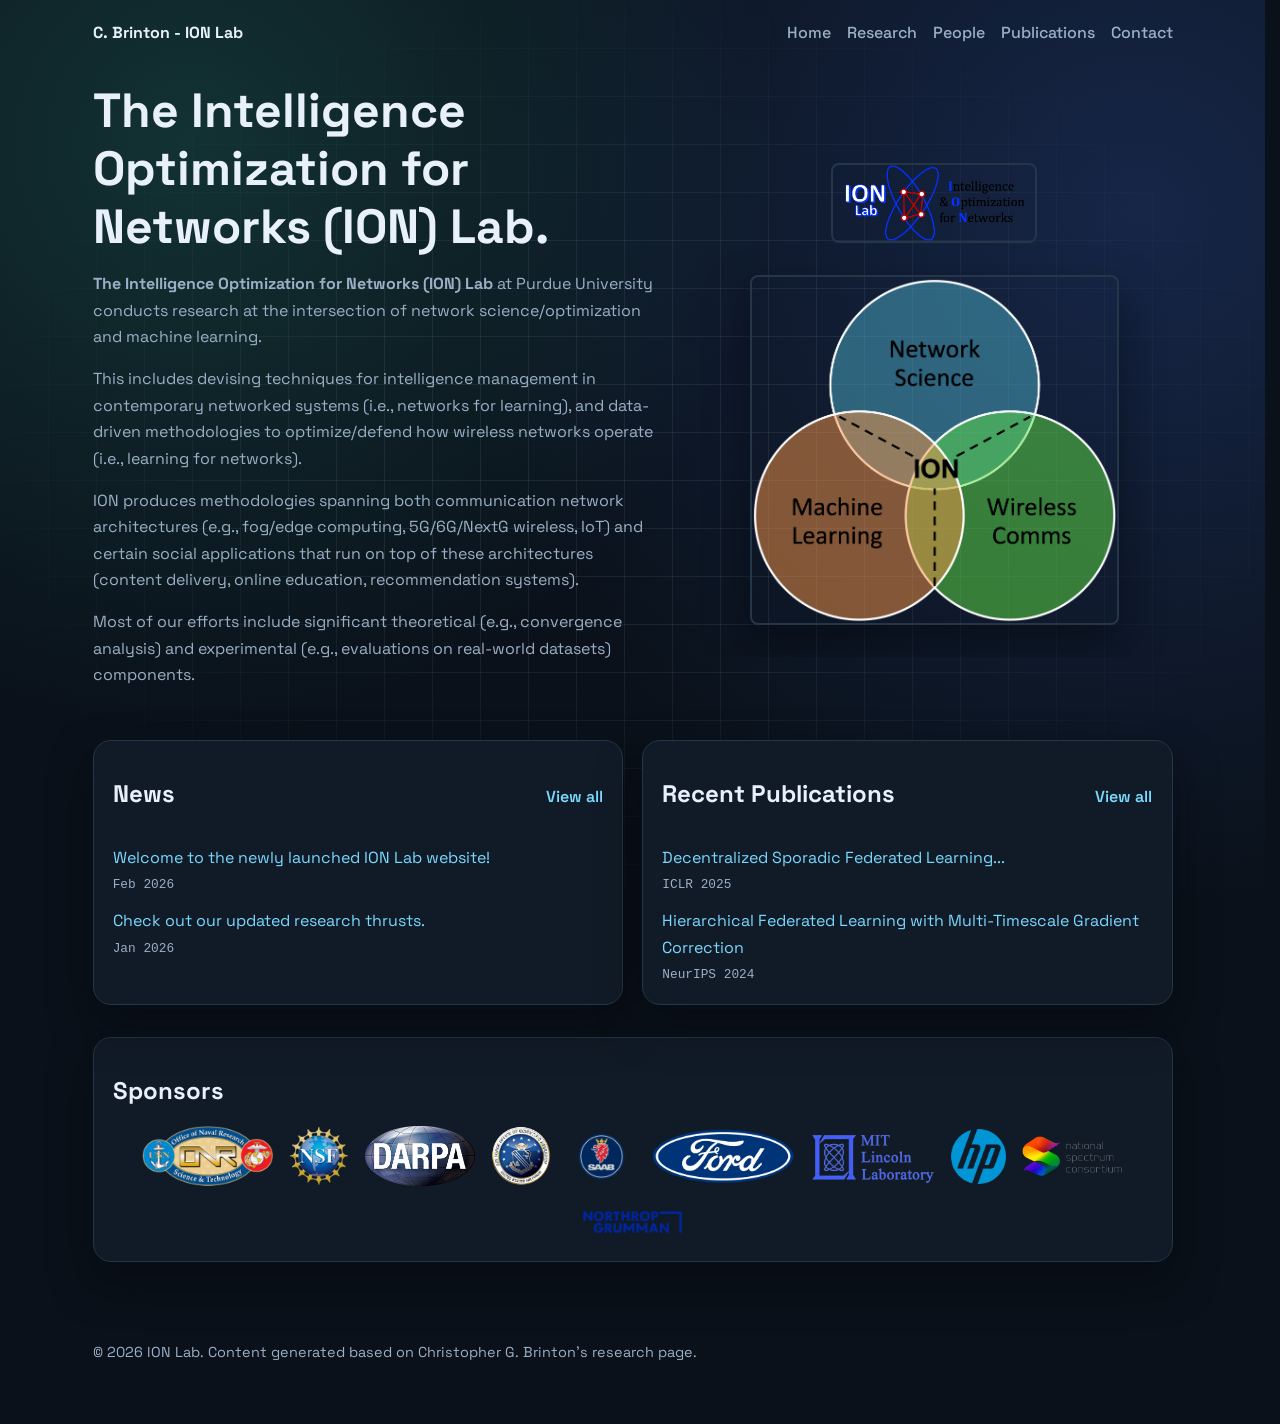
==== commit 63a884c6: "update" ====
--- a/index.html
+++ b/index.html
@@ -47,41 +47,46 @@
                 </div>
             </div>
             <div class="hero-art" aria-hidden="true"
-                style="display: flex; flex-direction: column; gap: 1rem; perspective: none;">
+                style="display: flex; flex-direction: column; gap: 2rem; align-items: center; justify-content: center; padding: 2rem;">
                 <img src="images/Nx90xphoto_ion.png.pagespeed.ic.7a1EtXBKQX.png" alt="ION"
-                    style="border: 4px solid var(--surface-1); border-radius: 8px;">
+                    style="max-height: 80px; width: auto; border: 2px solid var(--line); border-radius: 8px;">
                 <img src="images/Nx200xphoto_venn.png.pagespeed.ic.4UhdOboAr9.png" alt="Venn diagram"
-                    style="border: 4px solid var(--surface-1); border-radius: 8px;">
+                    style="max-height: 350px; width: auto; max-width: 100%; border: 2px solid var(--line); border-radius: 8px; box-shadow: var(--shadow);">
             </div>
         </section>
 
-        <section class="panel" style="margin-top: 2rem;">
-            <div class="panel-head">
-                <h2>Current Personnel</h2>
-            </div>
-            <div class="prose" style="column-count: 2; column-gap: 2rem;">
-                <h4>Postdoctoral Research Associates</h4>
-                <ul>
-                    <li>Sunjung Kang</li>
-                    <li>Mehdi Karbalayghareh</li>
-                    <li>Kamran Shisher</li>
-                    <li>Ziqiao Zhang</li>
+        <section class="section-grid">
+            <article class="panel">
+                <div class="panel-head">
+                    <h2>News</h2><a href="#">View all</a>
+                </div>
+                <ul class="compact-list">
+                    <li>
+                        <a href="#">Welcome to the newly launched ION Lab website!</a>
+                        <small>Feb 2026</small>
+                    </li>
+                    <li>
+                        <a href="research.html">Check out our updated research thrusts.</a>
+                        <small>Jan 2026</small>
+                    </li>
                 </ul>
-                <h4>PhD Students</h4>
-                <ul>
-                    <li>Shams Azam, Evan Chen, Zhan-Lun Chang, Shengli Ding, Tom Fang, Surojit Ganguli, Guangchen Lan,
-                        Xiaoyan Ma, David Nickel, Adam Piaseczny, Abhishek Rajasekaran, Satyavrat Wagle, Liangqi Yuan,
-                        Shahryar Zehtabi, Jianing Zhang, Yinan Zhou</li>
+            </article>
+            <article class="panel">
+                <div class="panel-head">
+                    <h2>Recent Publications</h2><a href="publications.html">View all</a>
+                </div>
+                <ul class="compact-list">
+                    <li>
+                        <a href="https://arxiv.org/abs/2402.03448">Decentralized Sporadic Federated Learning...</a>
+                        <small>ICLR 2025</small>
+                    </li>
+                    <li>
+                        <a href="https://arxiv.org/abs/2409.18448">Hierarchical Federated Learning with Multi-Timescale
+                            Gradient Correction</a>
+                        <small>NeurIPS 2024</small>
+                    </li>
                 </ul>
-                <h4>Masters Students</h4>
-                <ul>
-                    <li>Rebecca Horwatt, Joseph Lee, George Ziavras</li>
-                </ul>
-                <h4>Undergraduate Student Researchers</h4>
-                <ul>
-                    <li>Kareem Olama, Juanes Vargas</li>
-                </ul>
-            </div>
+            </article>
         </section>
 
         <section class="panel" style="margin-top: 2rem; margin-bottom: 2rem;">
